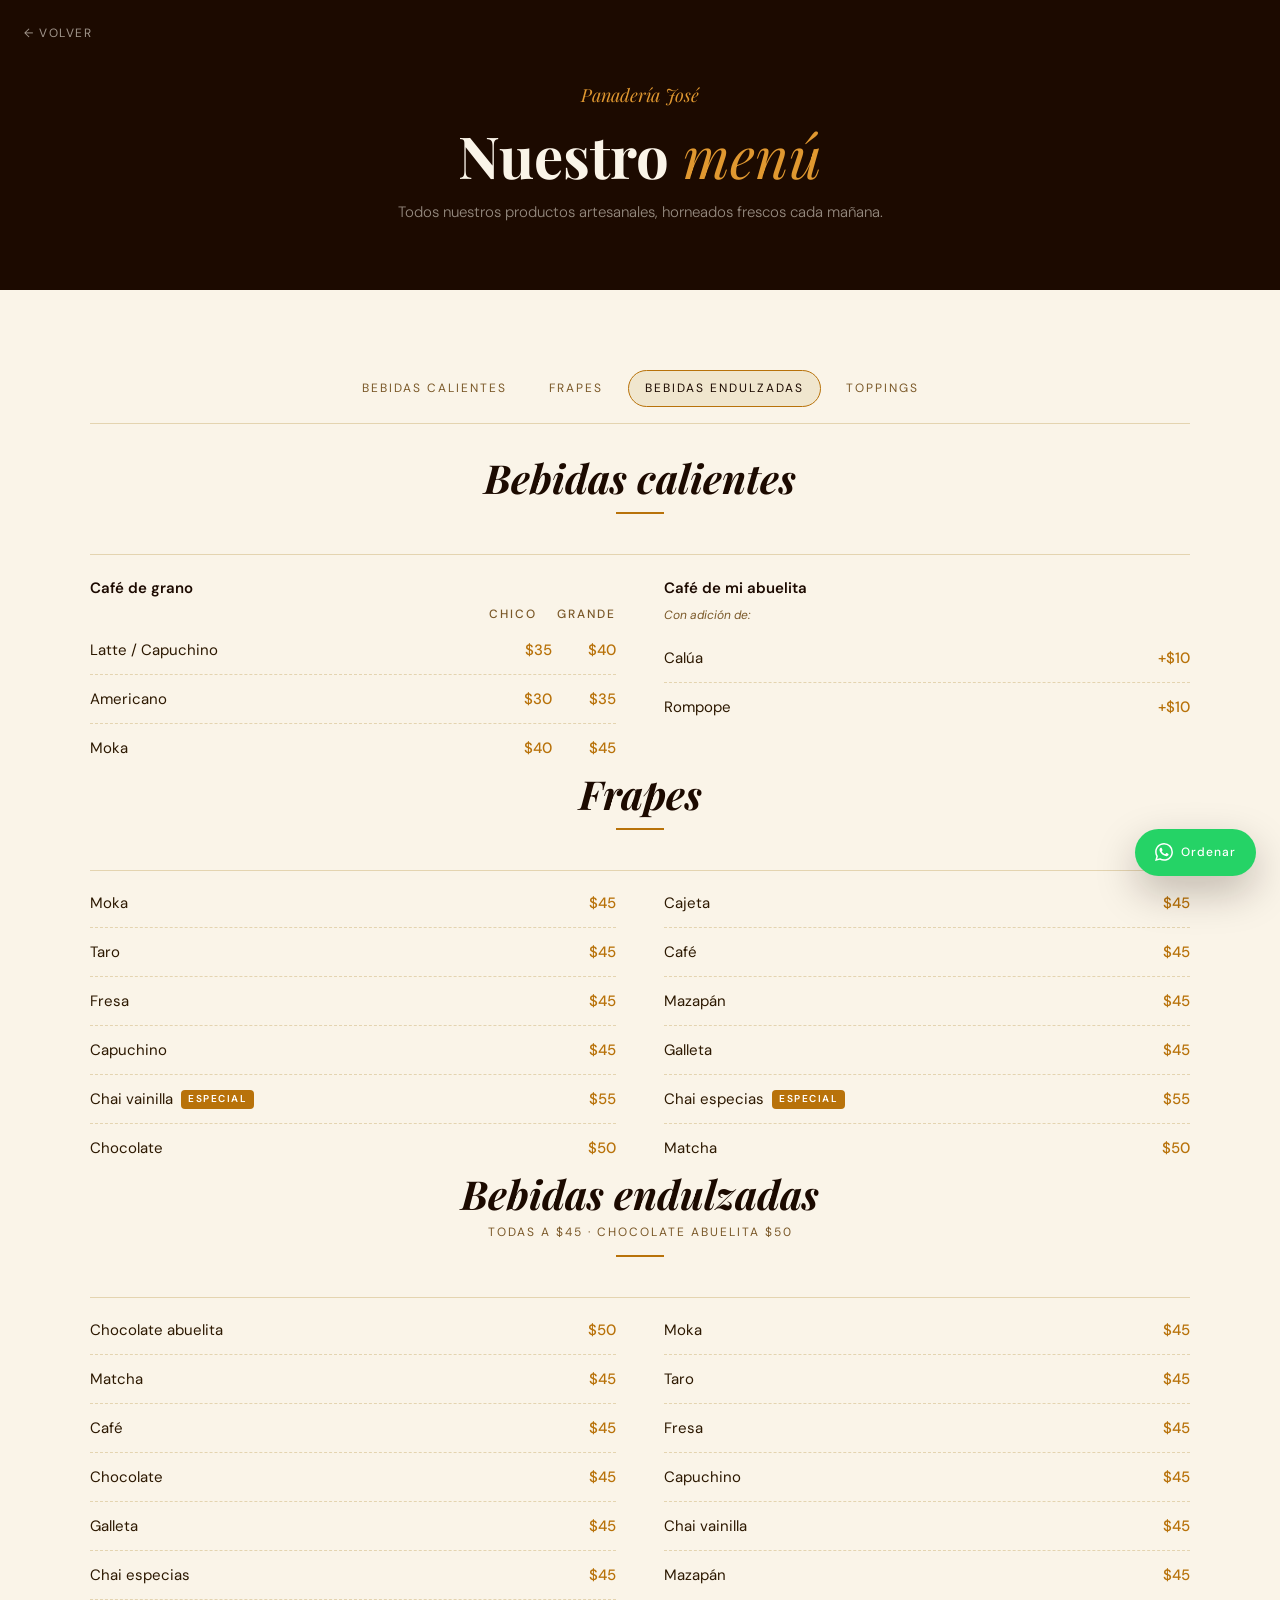
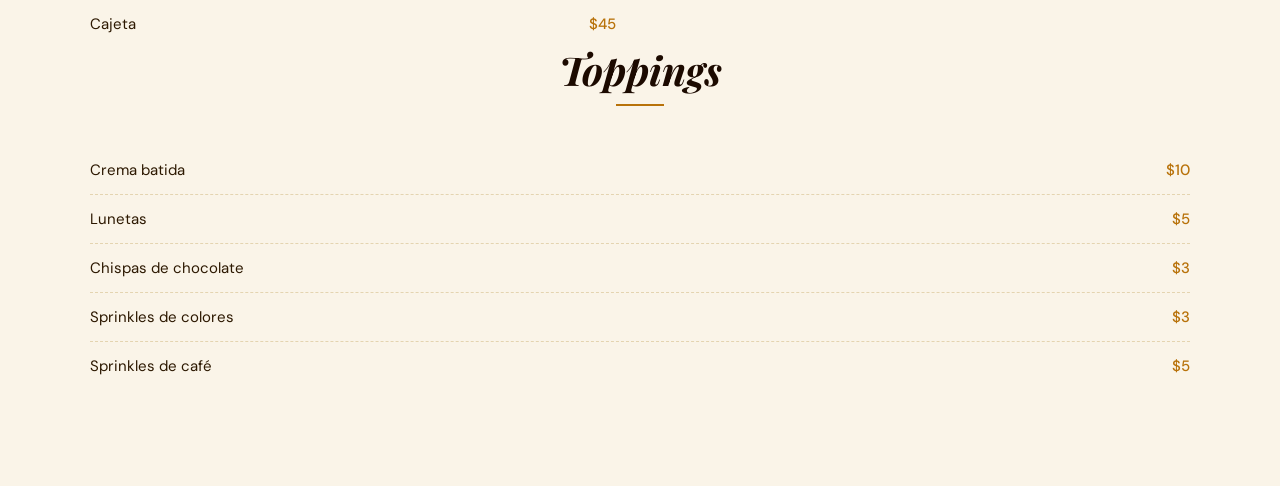
==== menu/index.html @ d8a1a2d9 "Refactor: estructura modular, CSS y JS optimizados, dead code removido" ====
<!DOCTYPE html>
<html lang="es">

<head>
    <meta charset="UTF-8">
    <meta name="viewport" content="width=device-width, initial-scale=1.0">
    <meta name="description"
        content="Carta y precios de Panadería José. Pan dulce, pan salado, pastelería y bebidas artesanales.">
    <title>Menú — Panadería José</title>

    <link rel="preconnect" href="https://fonts.googleapis.com">
    <link rel="preconnect" href="https://fonts.gstatic.com" crossorigin>
    <link
        href="https://fonts.googleapis.com/css2?family=Playfair+Display:ital,wght@0,400;0,700;1,400;1,700&family=DM+Sans:wght@300;400;500&display=swap"
        rel="stylesheet">

    <link rel="stylesheet" href="../css/main.css">
</head>

<body>

    <!-- ════════════════════════════════════════════════════════════
       HEADER
       ════════════════════════════════════════════════════════════ -->
    <header class="menu-header" role="banner">
        <a href="../" class="menu-header__back" data-menu-back>← Volver</a>
        <p class="menu-header__brand" data-menu-brand></p>
        <h1 class="menu-header__title" data-menu-title></h1>
        <p class="menu-header__subtitle" data-menu-subtitle></p>
    </header>

    <!-- ════════════════════════════════════════════════════════════
       MENÚ — se renderiza dinámicamente desde menu.json
       ════════════════════════════════════════════════════════════ -->
    <main class="menu">
        <div class="menu__wrapper">

            <nav class="menu__tabs" data-menu-tabs aria-label="Categorías del menú"></nav>

            <div data-menu-content>
                <p class="menu__loading">Cargando menú…</p>
            </div>

        </div>
    </main>

    <!-- CTA flotante de WhatsApp -->
    <a class="menu-fab" data-menu-fab href="#" aria-label="Ordenar por WhatsApp"></a>

    <noscript>
        <p style="text-align:center;padding:2rem;">
            Habilita JavaScript para ver el menú.
        </p>
    </noscript>

    <script type="module" src="../js/pages/menu.js"></script>

</body>

</html>
---- css/main.css ----
/* main.css — Punto de entrada. Orden: base → app → páginas */
@import url('./base.css');
@import url('./app.css');
@import url('./pages/home.css');
@import url('./pages/menu.css');
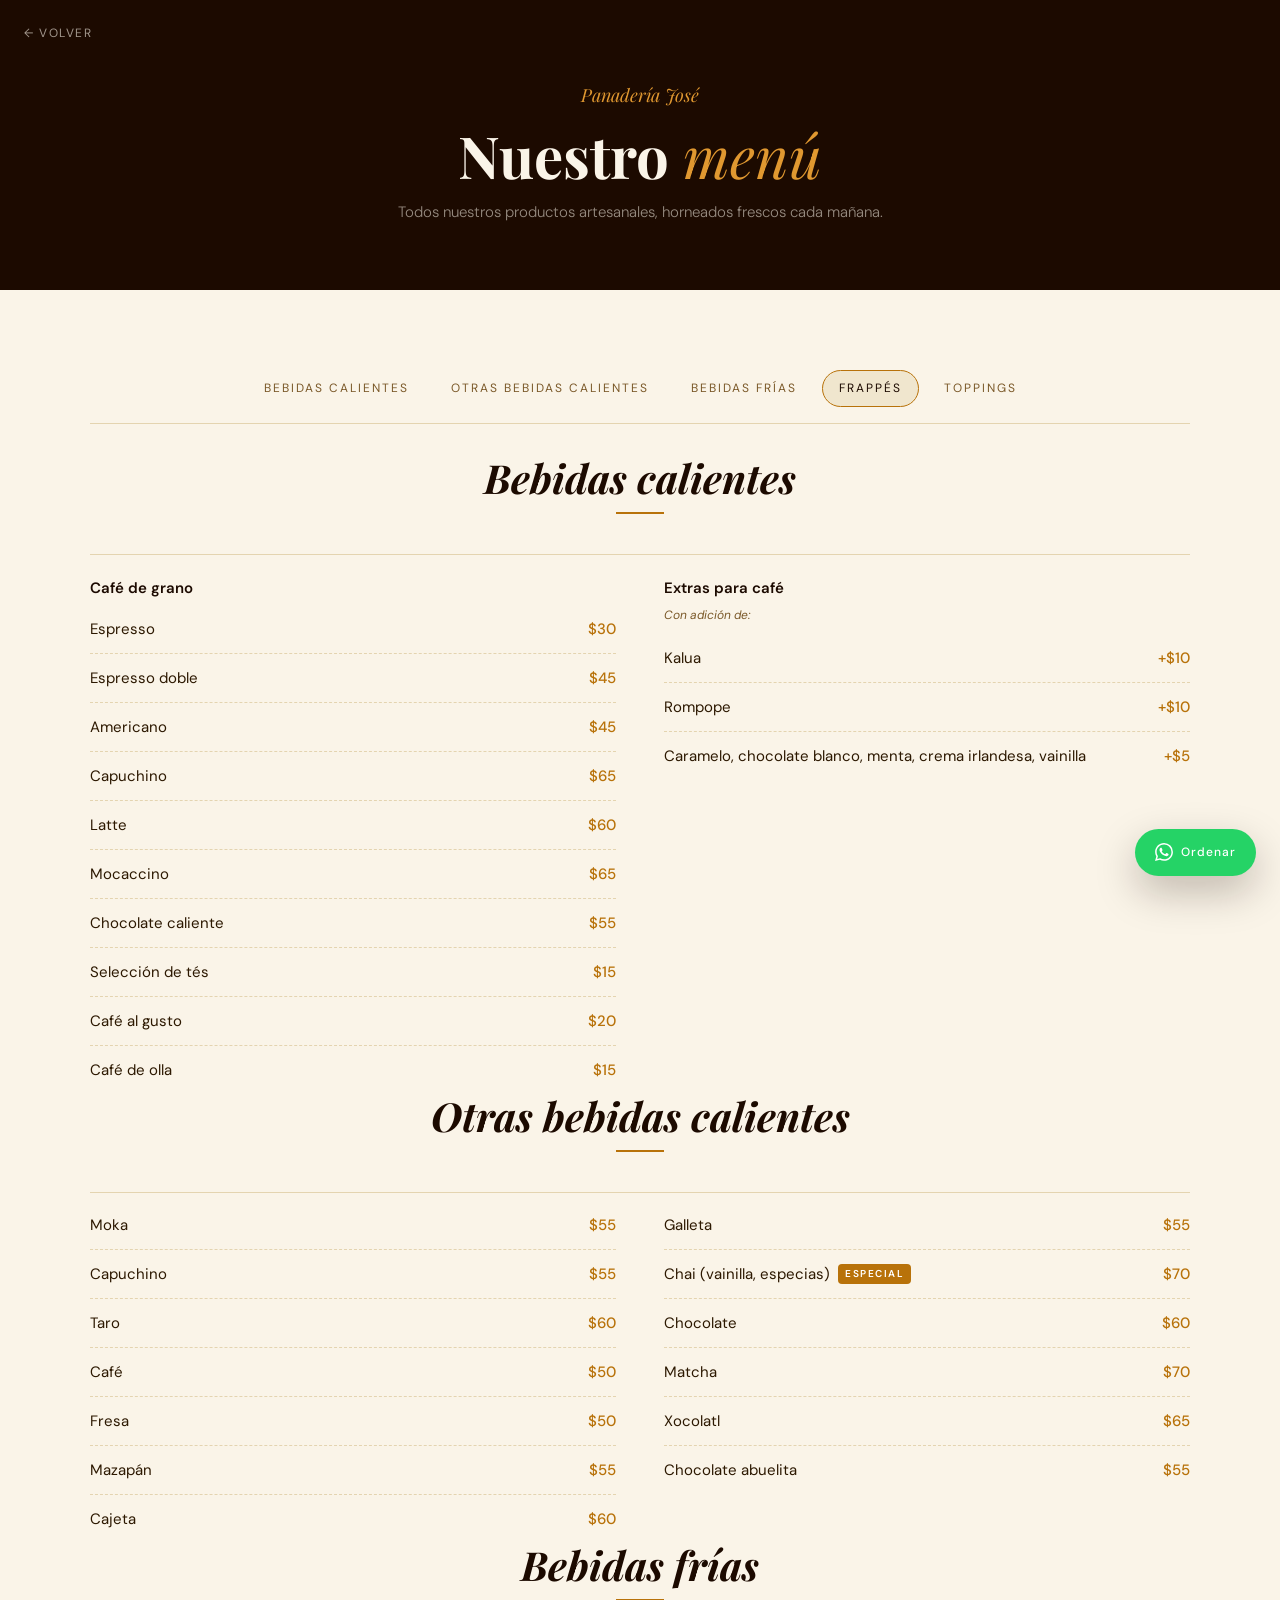
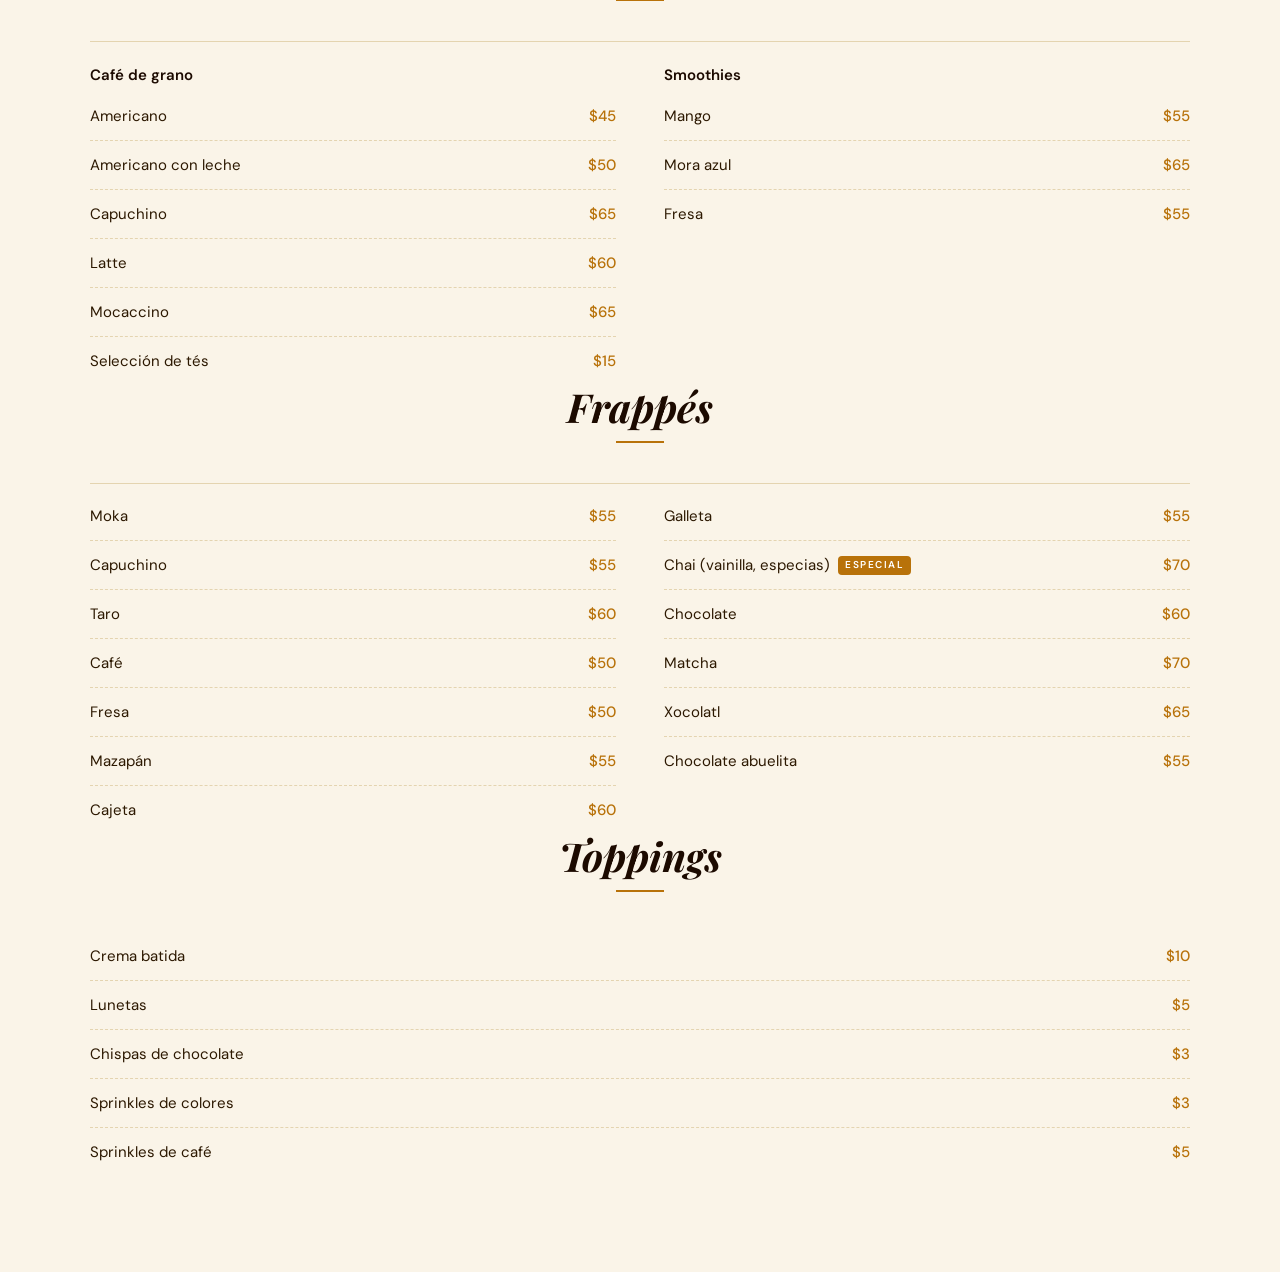
==== commit c4e75bda: "refactor(assets): renombrar imágenes/videos por uso y centralizar rutas en gallery.json" ====
--- a/menu/index.html
+++ b/menu/index.html
@@ -7,6 +7,23 @@
     <meta name="description"
         content="Carta y precios de Panadería José. Pan dulce, pan salado, pastelería y bebidas artesanales.">
     <title>Menú — Panadería José</title>
+
+    <!-- SEO: Favicon -->
+    <link rel="icon" type="image/x-icon" href="../favicon.ico">
+    <link rel="apple-touch-icon" href="../apple-touch-icon.png">
+
+    <!-- SEO: Open Graph (Social Media Sharing) -->
+    <meta property="og:title" content="Menú — Panadería José">
+    <meta property="og:description" content="Carta y precios de Panadería José. Pan dulce, pan salado, pastelería y bebidas artesanales.">
+    <meta property="og:image" content="https://panaderiajose.com/gallery/nosotros-panaderia.jpeg">
+    <meta property="og:url" content="https://panaderiajose.com/menu/">
+    <meta property="og:type" content="website">
+
+    <!-- SEO: Theme Color (brand brown) -->
+    <meta name="theme-color" content="#1C0A00">
+
+    <!-- SEO: Canonical URL -->
+    <link rel="canonical" href="https://panaderiajose.com/menu/">
 
     <link rel="preconnect" href="https://fonts.googleapis.com">
     <link rel="preconnect" href="https://fonts.gstatic.com" crossorigin>
